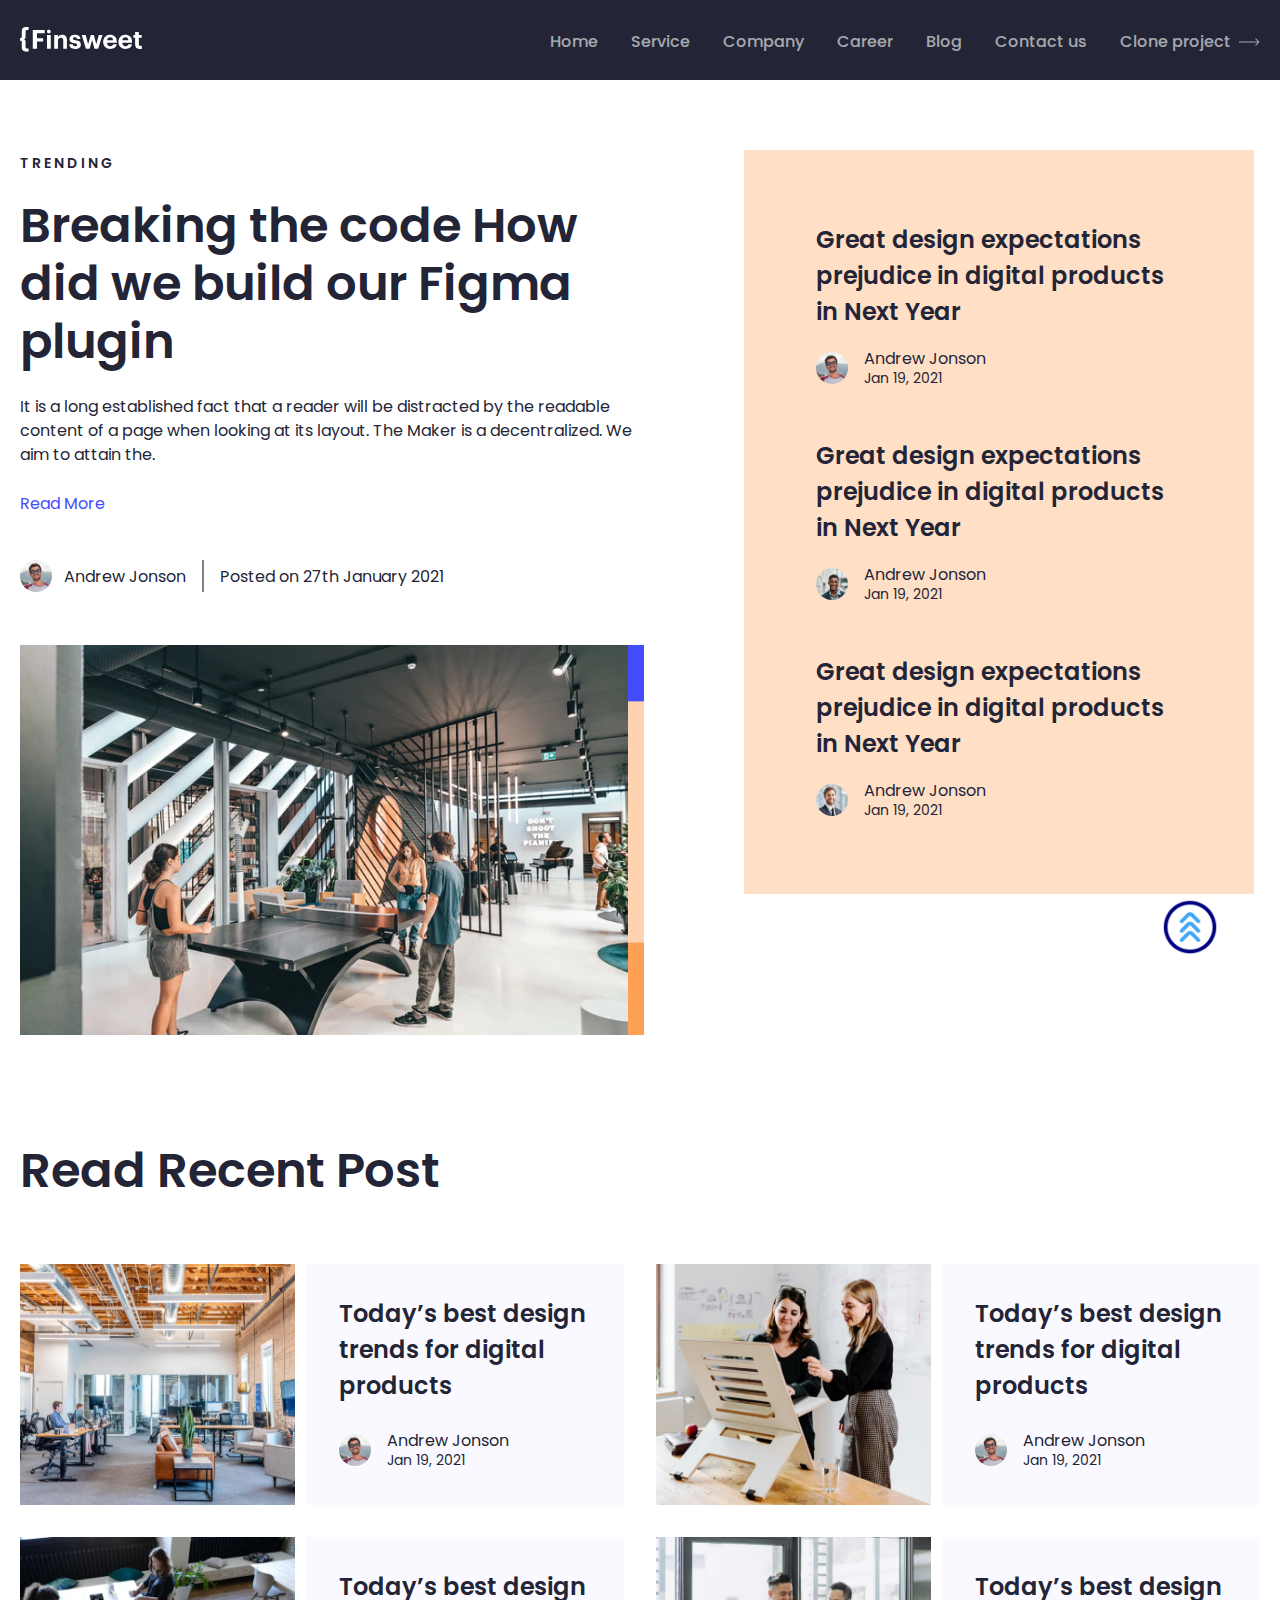
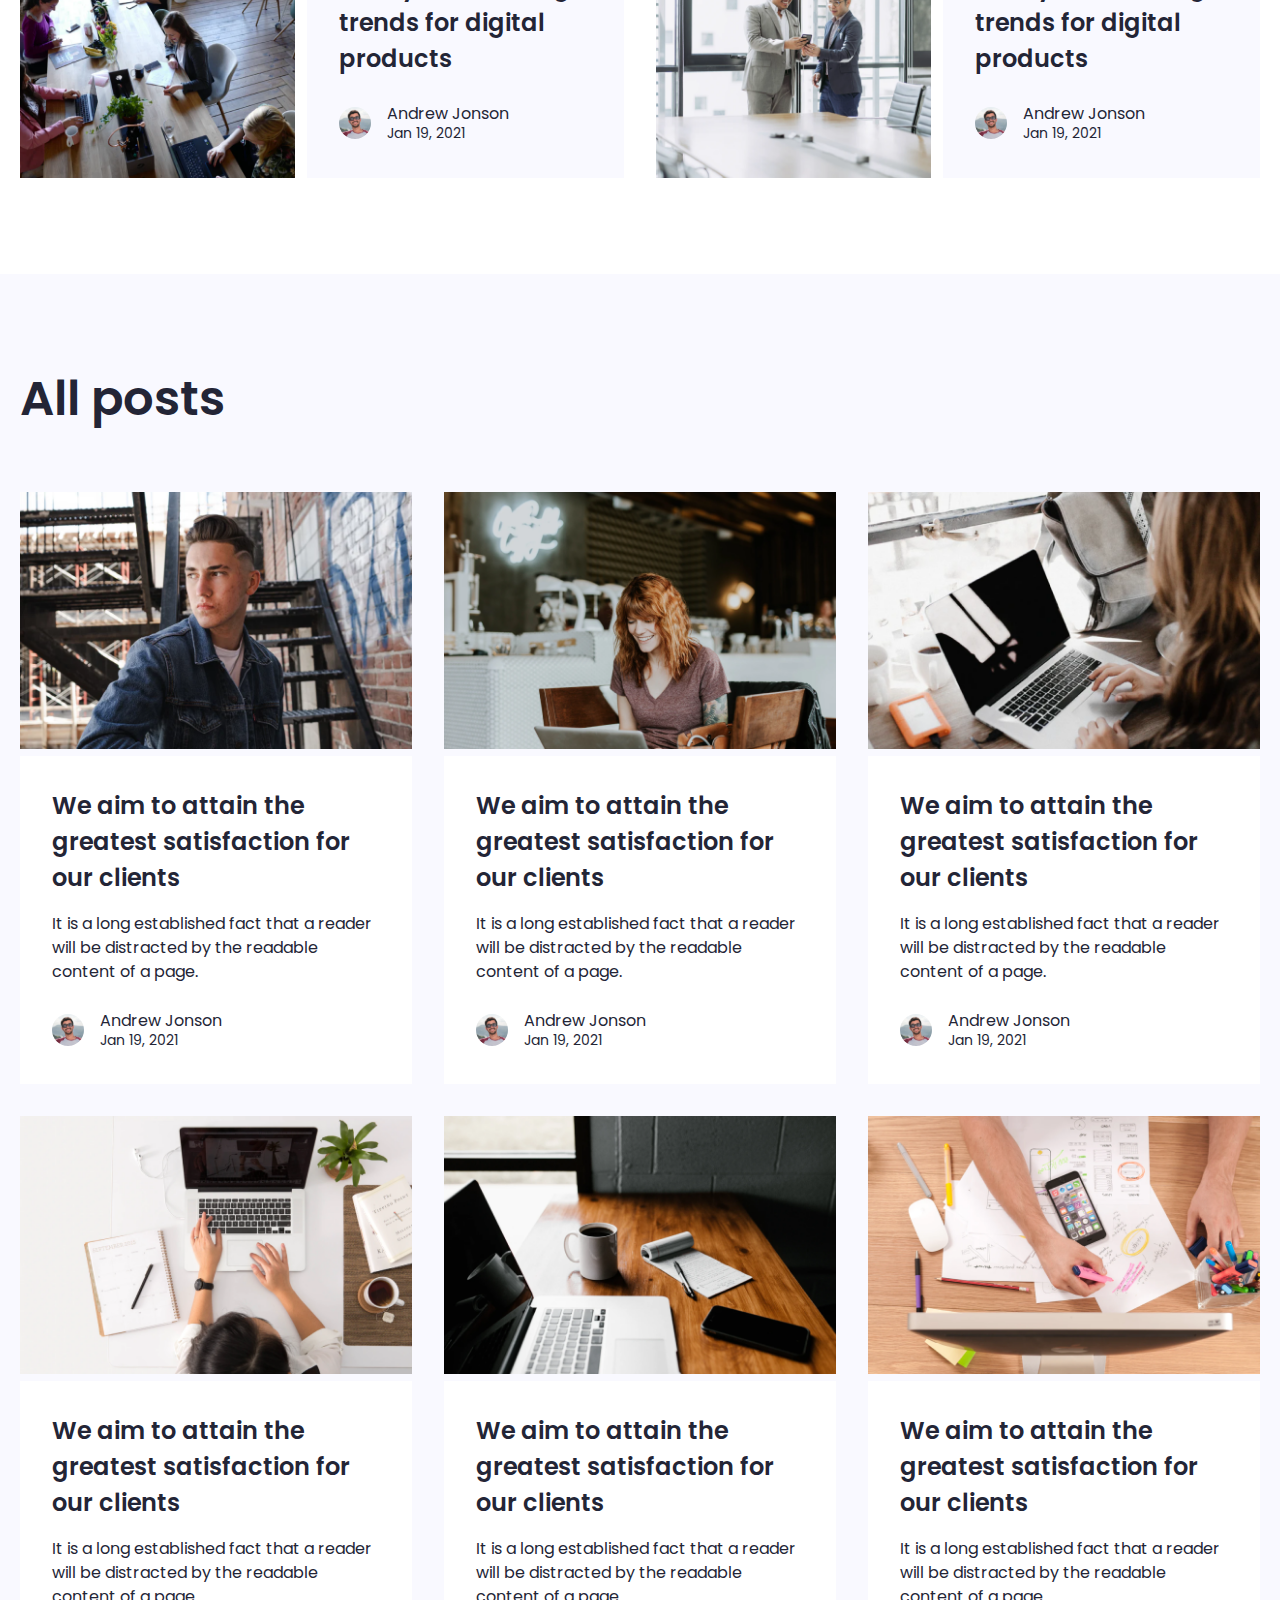
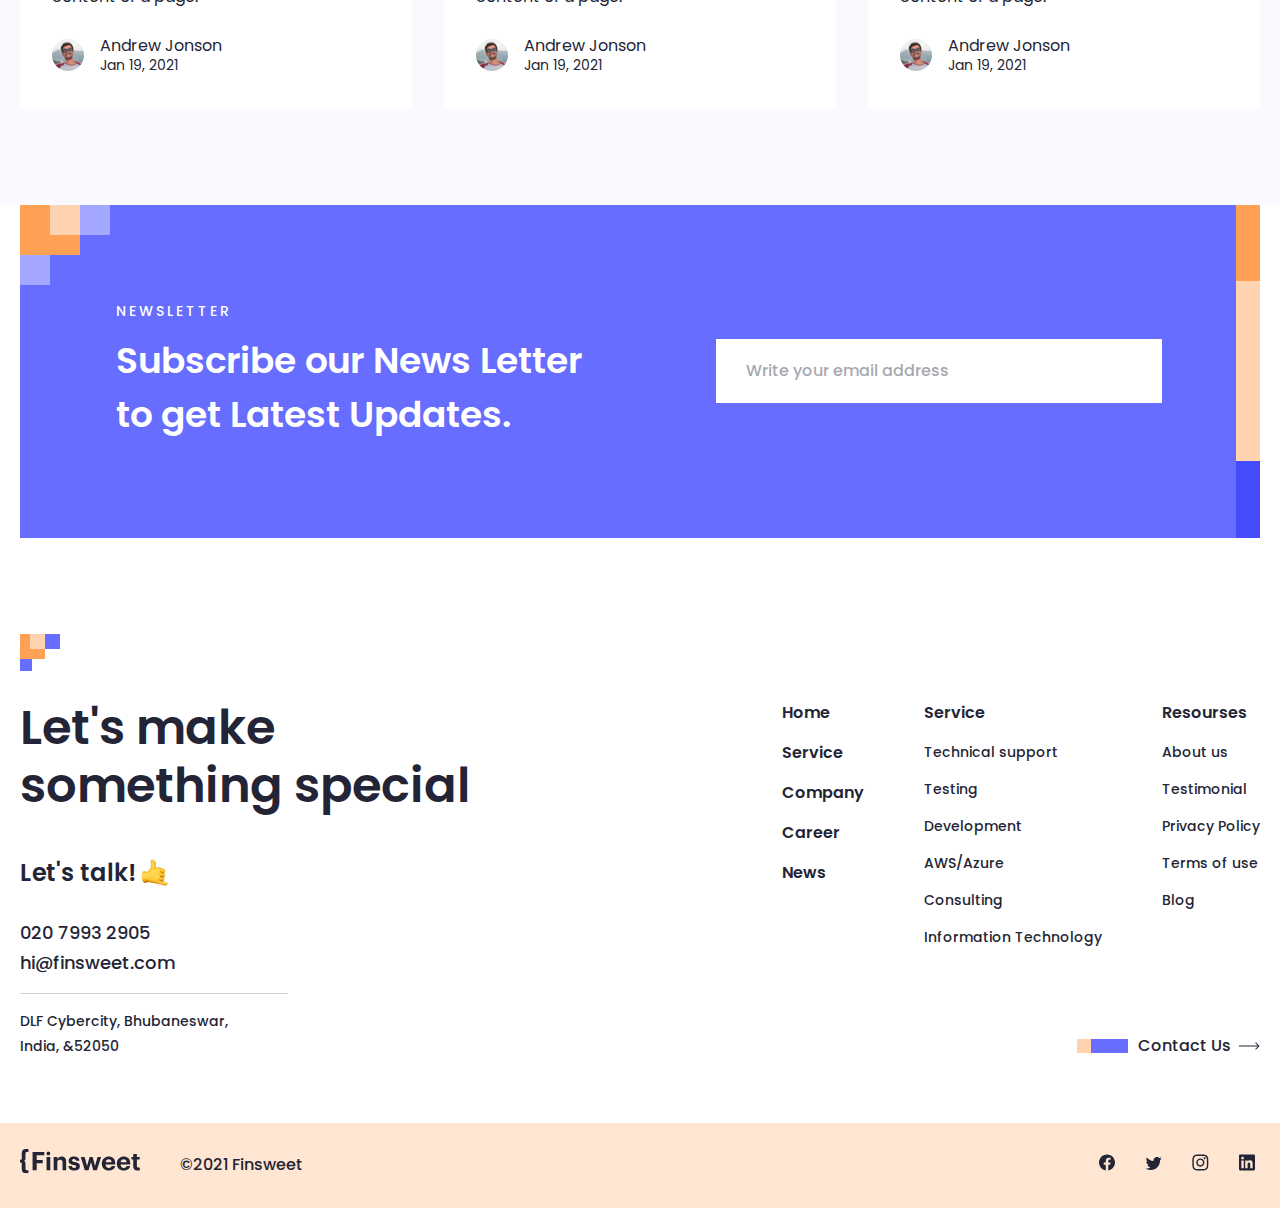
==== blog.html @ 0e24fed0 "testing" ====
<!DOCTYPE html>
<html lang="en">
<head>
    <meta charset="UTF-8">
    <meta http-equiv="X-UA-Compatible" content="IE=edge">
    <meta name="viewport" content="width=device-width, initial-scale=1.0">
    <link rel="stylesheet" href="https://cdnjs.cloudflare.com/ajax/libs/font-awesome/6.2.0/css/all.min.css" integrity="sha512-xh6O/CkQoPOWDdYTDqeRdPCVd1SpvCA9XXcUnZS2FmJNp1coAFzvtCN9BmamE+4aHK8yyUHUSCcJHgXloTyT2A==" crossorigin="anonymous" referrerpolicy="no-referrer" />
    <link rel="stylesheet" href="css/blog.min.css">
    <title>Blog</title>
</head>
<body>
    <!-- BACKTOP START -->
    <button id="backtop">
        <a href="#">
          <img width="60px" src="assets/icons/backtop.png" alt="backtop" />
        </a>
      </button>
      <!-- BACKTOP END -->
  
      <!-- HEADER START  -->
      <header id="navbar">
        <div class="container navbar__container">
          <button id="navbar-open">
            <img
              width="40px"
              src="assets/icons/navbar-open.svg"
              alt="navbar-open"
            />
          </button>
          <div class="nav__left">
            <a href="index.html">
              <img src="assets/icons/navbar-logo.svg" alt="brand logo" />
            </a>
          </div>
          <div class="nav__right">
            <ul class="menus" id="navbar-responsive">
              <li class="menus__item">
                <a href="index.html" class="menus__link">Home</a>
              </li>
              <li class="menus__item">
                <a href="service.html" class="menus__link">Service</a>
              </li>
              <li class="menus__item">
                <a href="company.html" class="menus__link">Company</a>
              </li>
              <li class="menus__item">
                <a href="career.html" class="menus__link">Career</a>
              </li>
              <li class="menus__item">
                <a href="blog.html" class="menus__link">Blog</a>
              </li>
              <li class="menus__item">
                <a href="contact.html" class="menus__link">Contact us</a>
              </li>
              <li class="clone">
                <a href="https://github.com/melibayev/Community-web-page.git"
                  >Clone project
                  <img src="assets/icons/navbar-arrow-right.svg" alt=""
                /></a>
              </li>
              <div class="search">
                <input type="search" placeholder="What do you need ?" />
                <button type="submit">Search</button>
              </div>
              <button id="navbar-close">
                <img
                  width="40px"
                  src="assets/icons/navbar-close.svg"
                  alt="navbar-open"
                />
              </button>
            </ul>
            <a
              class="clone__mobile"
              href="https://github.com/melibayev/Community-web-page.git"
              >Clone project
            </a>
          </div>
        </div>
      </header>
      <!-- HEADER START  -->
      
      <main>
        <section id="home">
            <div class="container">
                <div class="home">
                    <div class="home__left">
                        <span>
                            TREnding
                        </span>
                        <h2>
                            Breaking the code How did we build our Figma plugin 
                        </h2>
                        <p>
                            It is a long established fact that a reader will be distracted by the readable content of a page when looking at its layout. The Maker is a decentralized. We aim to attain the.
                        </p>
                        <a href="#">
                            Read More   <i class="fa-solid fa-arrow-right-long"></i>
                        </a>
                        <div class="home__left__person">
                            <div class="home__left__person__left">
                                <img src="assets/images/blog/Image.svg" alt="">
                                <p>Andrew Jonson</p>
                            </div>
                            <div class="home__left__person__right">
                                <p>Posted on 27th January 2021</p>
                            </div>
                        </div>
                        <div class="home__left__img">
                            <img src="assets/images/blog/Image.png" alt="">
                        </div>
                    </div>
                    <div class="home__right">
                        <div class="home__right__card">
                            <h4>Great design expectations prejudice in digital products in Next Year</h4>    
                            <div class="info">
                                <img src="assets/images/blog/Image.svg" alt="">
                                <div class="info__person">
                                    <p>Andrew Jonson</p>
                                    <span>Jan 19, 2021</span>
                                </div>
                            </div>
                        </div>
                        <div class="home__right__card">
                            <h4>Great design expectations prejudice in digital products in Next Year</h4>    
                            <div class="info">
                                <img src="assets/images/blog/Image (1).svg" alt="">
                                <div class="info__person">
                                    <p>Andrew Jonson</p>
                                    <span>Jan 19, 2021</span>
                                </div>
                            </div>
                        </div>
                        <div class="home__right__card">
                            <h4>Great design expectations prejudice in digital products in Next Year</h4>    
                            <div class="info">
                                <img src="assets/images/blog/Image (2).svg" alt="">
                                <div class="info__person">
                                    <p>Andrew Jonson</p>
                                    <span>Jan 19, 2021</span>
                                </div>
                            </div>
                        </div>
                    </div>
                </div>
            </div>
        </section>
        
        <section id="post">
            <div class="container">
                <div class="post__title">
                    <h2>Read Recent Post</h2>
                </div>
                <div class="post">
                    <div class="post__card">
                        <div class="post__card__img">
                            <img src="assets/images/blog/recent_posts/Image.png" alt="">
                        </div>
                        <div class="post__card__description">
                            <h4>Today’s best design trends for digital products</h4>
                            <div class="post__person">
                                <img src="assets/images/blog/Image.svg" alt="">
                                <div class="post__person__info">
                                    <p>Andrew Jonson</p>
                                    <span>Jan 19, 2021</span>
                                </div>
                            </div>
                        </div>
                    </div>
                    <div class="post__card">
                        <div class="post__card__img">
                            <img src="assets/images/blog/recent_posts/Image (1).png" alt="">
                        </div>
                        <div class="post__card__description">
                            <h4>Today’s best design trends for digital products</h4>
                            <div class="post__person">
                                <img src="assets/images/blog/Image.svg" alt="">
                                <div class="post__person__info">
                                    <p>Andrew Jonson</p>
                                    <span>Jan 19, 2021</span>
                                </div>
                            </div>
                        </div>
                    </div>
                    <div class="post__card">
                        <div class="post__card__img">
                            <img src="assets/images/blog/recent_posts/Image (2).png" alt="">
                        </div>
                        <div class="post__card__description">
                            <h4>Today’s best design trends for digital products</h4>
                            <div class="post__person">
                                <img src="assets/images/blog/Image.svg" alt="">
                                <div class="post__person__info">
                                    <p>Andrew Jonson</p>
                                    <span>Jan 19, 2021</span>
                                </div>
                            </div>
                        </div>
                    </div>
                    <div class="post__card">
                        <div class="post__card__img">
                            <img src="assets/images/blog/recent_posts/Image (3).png" alt="">
                        </div>
                        <div class="post__card__description">
                            <h4>Today’s best design trends for digital products</h4>
                            <div class="post__person">
                                <img src="assets/images/blog/Image.svg" alt="">
                                <div class="post__person__info">
                                    <p>Andrew Jonson</p>
                                    <span>Jan 19, 2021</span>
                                </div>
                            </div>
                        </div>
                    </div>
                </div>
            </div>
        </section>

        <section id="about">
            <div class="container">
                <div class="about__title">
                    <h2>All posts</h2>
                </div>
                <div class="about">
                    <div class="about__card">
                        <div class="about__card__img">
                            <img src="assets/images/blog/about/Image.png" alt="">
                        </div>
                        <div class="about__card__description">
                            <h4>
                                We aim to attain the greatest satisfaction for our clients 
                            </h4>
                            <p>It is a long established fact that a reader will be distracted by the readable content of a page.</p>
                            <div class="post__person">
                                <img src="assets/images/blog/Image.svg" alt="">
                                <div class="post__person__info">
                                    <p>Andrew Jonson</p>
                                    <span>Jan 19, 2021</span>
                                </div>
                            </div>
                        </div>
                    </div>
                    <div class="about__card">
                        <div class="about__card__img">
                            <img src="assets/images/blog/about/Image (1).png" alt="">
                        </div>
                        <div class="about__card__description">
                            <h4>
                                We aim to attain the greatest satisfaction for our clients 
                            </h4>
                            <p>It is a long established fact that a reader will be distracted by the readable content of a page.</p>
                            <div class="post__person">
                                <img src="assets/images/blog/Image.svg" alt="">
                                <div class="post__person__info">
                                    <p>Andrew Jonson</p>
                                    <span>Jan 19, 2021</span>
                                </div>
                            </div>
                        </div>
                    </div>
                    <div class="about__card">
                        <div class="about__card__img">
                            <img src="assets/images/blog/about/Image (2).png" alt="">
                        </div>
                        <div class="about__card__description">
                            <h4>
                                We aim to attain the greatest satisfaction for our clients 
                            </h4>
                            <p>It is a long established fact that a reader will be distracted by the readable content of a page.</p>
                            <div class="post__person">
                                <img src="assets/images/blog/Image.svg" alt="">
                                <div class="post__person__info">
                                    <p>Andrew Jonson</p>
                                    <span>Jan 19, 2021</span>
                                </div>
                            </div>
                        </div>
                    </div>
                    <div class="about__card">
                        <div class="about__card__img">
                            <img src="assets/images/blog/about/Image (3).png" alt="">
                        </div>
                        <div class="about__card__description">
                            <h4>
                                We aim to attain the greatest satisfaction for our clients 
                            </h4>
                            <p>It is a long established fact that a reader will be distracted by the readable content of a page.</p>
                            <div class="post__person">
                                <img src="assets/images/blog/Image.svg" alt="">
                                <div class="post__person__info">
                                    <p>Andrew Jonson</p>
                                    <span>Jan 19, 2021</span>
                                </div>
                            </div>
                        </div>
                    </div>
                    <div class="about__card">
                        <div class="about__card__img">
                            <img src="assets/images/blog/about/Image (4).png" alt="">
                        </div>
                        <div class="about__card__description">
                            <h4>
                                We aim to attain the greatest satisfaction for our clients 
                            </h4>
                            <p>It is a long established fact that a reader will be distracted by the readable content of a page.</p>
                            <div class="post__person">
                                <img src="assets/images/blog/Image.svg" alt="">
                                <div class="post__person__info">
                                    <p>Andrew Jonson</p>
                                    <span>Jan 19, 2021</span>
                                </div>
                            </div>
                        </div>
                    </div>
                    <div class="about__card">
                        <div class="about__card__img">
                            <img src="assets/images/blog/about/Image (5).png" alt="">
                        </div>
                        <div class="about__card__description">
                            <h4>
                                We aim to attain the greatest satisfaction for our clients 
                            </h4>
                            <p>It is a long established fact that a reader will be distracted by the readable content of a page.</p>
                            <div class="post__person">
                                <img src="assets/images/blog/Image.svg" alt="">
                                <div class="post__person__info">
                                    <p>Andrew Jonson</p>
                                    <span>Jan 19, 2021</span>
                                </div>
                            </div>
                        </div>
                    </div>
                </div>
            </div>
        </section>
      </main>

      <!-- FOOTER START  -->
      <footer>
        <div class="container">
          <section id="footer__subscribe">
            <div class="rec__shapes">
              <div class="rec1"></div>
              <div class="rec2"></div>
              <div class="rec3"></div>
              <div class="rec4"></div>
            </div>
            <div class="line__shapes">
              <div class="line1"></div>
              <div class="line2"></div>
              <div class="line3"></div>
            </div>
            <div class="content">
              <h5>NEWSLETTER</h5>
              <h2>Subscribe our News Letter to get Latest Updates.</h2>
            </div>
            <div class="input">
              <input type="email" placeholder="Write your email address" />
            </div>
          </section>
          <section id="footer__main">
            <div class="main__container">
              <div class="main__container__top">
                <div class="left">
                  <div class="heading">
                    <h2>Let's make something special</h2>
                    <h5>
                      Let's talk!
                      <img src="assets/icons/call-me-hand_iphone.png" alt="" />
                    </h5>
                  </div>
                  <div class="info">
                    <div class="c1">
                      <a href="tel:020 7993 2905">020 7993 2905</a>
                      <a href="mailto: hi@finsweet.com">hi@finsweet.com</a>
                    </div>
                    <div class="line"></div>
                    <div class="c2">
                      <a
                        href="address: DLF Cybercity, Bhubaneswar, India, &52050"
                        >DLF Cybercity, Bhubaneswar, <br />
                        India, &52050</a
                      >
                    </div>
                  </div>
                  <div class="rec">
                    <div class="rec1"></div>
                    <div class="rec2"></div>
                    <div class="rec3"></div>
                    <div class="rec4"></div>
                  </div>
                </div>
                <div class="right">
                  <div class="menus">
                    <ul>
                      <li><a class="pages" href="index.html">Home</a></li>
                      <li><a class="pages" href="service.html">Service</a></li>
                      <li><a class="pages" href="company.html">Company</a></li>
                      <li><a class="pages" href="career.html">Career</a></li>
                      <li><a class="pages" href="blog.html">News</a></li>
                    </ul>
                    <ul>
                      <h4>Service</h4>
                      <li><a href="blog-inner.html">Technical support</a></li>
                      <li><a href="service.html">Testing</a></li>
                      <li><a href="company.html">Development</a></li>
                      <li><a href="career-inner.html">AWS/Azure </a></li>
                      <li><a href="blog-inner.html">Consulting</a></li>
                      <li><a href="privacy.html">Information Technology</a></li>
                    </ul>
                    <ul>
                      <h4>Resourses</h4>
                      <li><a href="company.html">About us</a></li>
                      <li><a href="blog-inner.html">Testimonial</a></li>
                      <li><a href="privacy.html">Privacy Policy</a></li>
                      <li><a href="career-inner.html">Terms of use</a></li>
                      <li><a href="blog.html">Blog</a></li>
                    </ul>
                  </div>
                  <div class="contact">
                    <div class="shape">
                      <div class="sh1"></div>
                      <div class="sh2"></div>
                    </div>
                    <a href="contact.html"
                      >Contact Us <img src="assets/icons/arrow-right.svg" alt=""
                    /></a>
                  </div>
                </div>
              </div>
            </div>
          </section>
        </div>
        <div class="footer__bottom">
          <div class="container footer_bottom">
            <div class="left">
              <a href="index.html"
                ><img src="assets/icons/footer-logo.svg" alt="footer-logo"
              /></a>
              <p>©2021 Finsweet</p>
            </div>
            <div class="right">
              <a href="https://www.facebook.com"
                ><img src="assets/icons/facebook.svg" alt="facebook"
              /></a>
              <a href="https://www.twitter.com"
                ><img src="assets/icons/twitter.svg" alt="twitter"
              /></a>
              <a href="https://www.instagram.com"
                ><img src="assets/icons/instagram.svg" alt="instagram"
              /></a>
              <a href="https://www.linkedin.com"
                ><img src="assets/icons/linkedin.svg" alt="linkedin"
              /></a>
            </div>
          </div>
        </div>
      </footer>
      <!-- FOOTER END  -->
      <script src="js/main.js"></script>
</body>
</html>
---- css/blog.min.css ----
@import"https://fonts.googleapis.com/css2?family=Poppins:wght@300;400;500;600;700;800;900&display=swap";.container{max-width:1280px !important;padding:0 20px !important;margin:0 auto !important}html,body,div,span,applet,object,iframe,h1,h2,h3,h4,h5,h6,p,blockquote,pre,a,abbr,acronym,address,big,cite,code,del,dfn,em,img,ins,kbd,q,s,samp,small,strike,strong,sub,sup,tt,var,b,u,i,center,dl,dt,dd,ol,ul,li,fieldset,form,label,legend,table,caption,tbody,tfoot,thead,tr,th,td,article,aside,canvas,details,embed,figure,figcaption,footer,header,hgroup,menu,nav,output,ruby,section,summary,time,mark,audio,video{margin:0;padding:0;border:0;font-size:100%;font:inherit;vertical-align:baseline}*,*::before,*::after{margin:0;padding:0;box-sizing:border-box}html{scroll-behavior:smooth}body{font-family:"Poppins",sans-serif}#backtop{border:none;background-color:rgba(0,0,0,0);cursor:pointer;position:fixed;z-index:100;bottom:-60px;transition:.5s;right:60px;border-radius:50%}@media(max-width: 550px){#backtop{right:40px}#backtop img{width:50px}}h1,h2,h3,h4,h5,h6,a,p,span,i{color:#232536}.main__btn{max-width:220px;padding:20px 32px;position:relative;display:flex;align-items:center;gap:10px;font-weight:500;font-size:16px;line-height:24px;color:#fff;text-decoration:none;background-color:#444cfc;transition:.4s}.main__btn img{transition:.4s}.main__btn .rec1{width:18px;height:18px;position:absolute;top:0;left:0;background-color:#ffa155;transition:.4s;opacity:0}.main__btn .rec2{width:12px;height:12px;position:absolute;top:0;left:6px;background-color:#ffd3af;transition:.5s;opacity:0}.main__btn .rec3{width:12px;height:12px;position:absolute;top:0;left:18px;background-color:#666dff;transition:.6s;opacity:0}.main__btn .rec4{width:12px;height:12px;position:absolute;top:18px;left:0;background-color:#666dff;transition:.7s;opacity:0}.main__btn:hover{background-color:#000dff}.main__btn:hover img{transform:translateX(6px)}.main__btn:hover .rec1,.main__btn:hover .rec2,.main__btn:hover .rec3,.main__btn:hover .rec4{opacity:1}header{z-index:100;background-color:#232536;height:80px;width:100%;position:fixed;top:0;transition:.5s;z-index:1000}header .navbar__container{height:100%;display:flex;justify-content:space-between;align-items:center;z-index:1000}header .navbar__container #navbar-open{display:none}header .navbar__container .nav__left{display:flex;align-items:center;height:100%}header .navbar__container .nav__left a{padding:0;margin-top:5px}header .navbar__container .nav__right{height:100%}header .navbar__container .nav__right .menus{height:100%;display:flex;align-items:center;gap:33px;list-style:none}header .navbar__container .nav__right .menus__item,header .navbar__container .nav__right .menus .clone{height:100%;display:flex;align-items:center;border-top:3px solid #232536;transition:.3s}header .navbar__container .nav__right .menus__item:hover,header .navbar__container .nav__right .menus .clone:hover{border-top:3px solid #ffa155}header .navbar__container .nav__right .menus__item .menus__link,header .navbar__container .nav__right .menus__item a,header .navbar__container .nav__right .menus .clone .menus__link,header .navbar__container .nav__right .menus .clone a{text-decoration:none;font-weight:500;font-size:16px;line-height:24px;color:#fff;opacity:.6;transition:.3s}header .navbar__container .nav__right .menus__item a,header .navbar__container .nav__right .menus .clone a{display:flex;align-items:center}header .navbar__container .nav__right .menus__item a img,header .navbar__container .nav__right .menus .clone a img{margin-left:8px;transition:.3s}header .navbar__container .nav__right .menus__item:hover,header .navbar__container .nav__right .menus .clone:hover{cursor:pointer}header .navbar__container .nav__right .menus__item:hover .menus__link,header .navbar__container .nav__right .menus__item:hover a,header .navbar__container .nav__right .menus .clone:hover .menus__link,header .navbar__container .nav__right .menus .clone:hover a{width:100%;height:100%;opacity:1}header .navbar__container .nav__right .menus__item:hover .menus__link img,header .navbar__container .nav__right .menus__item:hover a img,header .navbar__container .nav__right .menus .clone:hover .menus__link img,header .navbar__container .nav__right .menus .clone:hover a img{transform:translateX(8px)}header .navbar__container .nav__right .menus .search{display:none}header .navbar__container .nav__right .menus #navbar-close{display:none}header .navbar__container .nav__right .clone__mobile{display:none}@media(max-width: 950px){header .navbar__container #navbar-open{cursor:pointer;display:flex;align-items:center;border:none;padding:0;margin:0;background-color:rgba(0,0,0,0)}header .navbar__container .nav__right{display:flex;align-items:center}header .navbar__container .nav__right .menus{transition:.7s ease-out;align-items:start;justify-content:space-between;flex-direction:column;gap:10px;background-color:#232536;height:45%;width:100vw;padding:20px;position:fixed;left:0;right:0;top:-45%}header .navbar__container .nav__right .menus__item{border:none;height:7%}header .navbar__container .nav__right .menus__item .menus__link{position:relative;height:100%;font-size:18px}header .navbar__container .nav__right .menus__item .menus__link::before{content:"";position:absolute;width:100%;height:2px;border-radius:4px;background-color:#444cfc;bottom:-4px;transform-origin:center;transform:scaleX(0);transition:transform .3s ease-in-out}header .navbar__container .nav__right .menus__item .menus__link:hover::before{transform-origin:center;transform:scaleX(1)}header .navbar__container .nav__right .menus__item:hover{border:none}header .navbar__container .nav__right .menus .clone{display:none}header .navbar__container .nav__right .menus .search{width:100%;display:flex}header .navbar__container .nav__right .menus .search input{width:90%;padding:8px 10px;outline:none;border:none;font-weight:500;font-size:16px;line-height:24px;color:#000;border-top-left-radius:7px;border-bottom-left-radius:7px}header .navbar__container .nav__right .menus .search input::-moz-placeholder{font-family:"Poppins",sans-serif;font-weight:500;font-size:16px;line-height:24px}header .navbar__container .nav__right .menus .search input:-ms-input-placeholder{font-family:"Poppins",sans-serif;font-weight:500;font-size:16px;line-height:24px}header .navbar__container .nav__right .menus .search input::placeholder{font-family:"Poppins",sans-serif;font-weight:500;font-size:16px;line-height:24px}header .navbar__container .nav__right .menus .search button{font-family:"Poppins",sans-serif;font-size:16px;font-weight:400;color:#fff;padding:8px 20px;border-top-right-radius:7px;border-bottom-right-radius:7px;border:none;cursor:pointer;background-color:#444cfc}header .navbar__container .nav__right .menus #navbar-close{cursor:pointer;display:block;padding:0;margin:0;border:none;background-color:rgba(0,0,0,0);position:fixed;right:20px}header .navbar__container .nav__right .clone__mobile{display:block;padding:5px 10px;background-color:#444cfc;border-radius:8px;font-weight:500;font-size:16px;line-height:24px;color:#fff;letter-spacing:.5px;text-decoration:none;display:flex;align-items:center;transition:.3s;gap:5px}header .navbar__container .nav__right .clone__mobile img{width:17px;transition:.3s}header .navbar__container .nav__right .clone__mobile:hover{background-color:#303aff}header .navbar__container .nav__right .clone__mobile:hover img{transform:translateX(5px)}}@media(max-width: 550px){header .navbar__container #navbar-open img{width:35px}header .navbar__container .nav__left a img{width:110px}header .navbar__container .nav__right .clone__mobile{font-size:12px;line-height:20px;padding:5px 8px}}@media(max-width: 550px){header{height:70px}}.navbar-shrink{height:65px !important}footer #footer__subscribe{margin-bottom:96px;padding:96px;background-color:#666dff;display:flex;align-items:center;justify-content:space-between;position:relative}footer #footer__subscribe .rec__shapes{position:absolute;top:0;left:0}footer #footer__subscribe .rec__shapes .rec1{width:60px;height:50px;background-color:#ffa155;position:absolute;top:0;left:0}footer #footer__subscribe .rec__shapes .rec2{width:30px;height:30px;background-color:#ffd3af;position:absolute;top:0;left:30px}footer #footer__subscribe .rec__shapes .rec3{width:30px;height:30px;background:rgba(255,255,255,.4);position:absolute;top:0;left:60px}footer #footer__subscribe .rec__shapes .rec4{width:30px;height:30px;position:absolute;top:50px;background:rgba(255,255,255,.4)}footer #footer__subscribe .line__shapes{position:absolute;right:0;top:0;height:100%;width:24px}footer #footer__subscribe .line__shapes .line1{width:100%;height:23%;background-color:#ffa155}footer #footer__subscribe .line__shapes .line2{width:100%;height:54%;background-color:#ffd3af}footer #footer__subscribe .line__shapes .line3{width:100%;height:23%;background-color:#444cfc}footer #footer__subscribe .content h5{font-weight:500;font-size:14px;line-height:20px;letter-spacing:3px;text-transform:uppercase;color:#fff}footer #footer__subscribe .content h2{font-weight:600;font-size:36px;line-height:54px;color:#fff;max-width:490px;margin-top:13px}footer #footer__subscribe .input input{padding:20px 30px;outline:none;border:2px solid #666dff;font-family:"Poppins",sans-serif;font-weight:500;font-size:16px;line-height:24px;color:#232536;width:450px}footer #footer__subscribe .input input::-moz-placeholder{font-family:"Poppins",sans-serif;font-weight:500;font-size:16px;line-height:24px;color:#232536;opacity:.4}footer #footer__subscribe .input input:-ms-input-placeholder{font-family:"Poppins",sans-serif;font-weight:500;font-size:16px;line-height:24px;color:#232536;opacity:.4}footer #footer__subscribe .input input::placeholder{font-family:"Poppins",sans-serif;font-weight:500;font-size:16px;line-height:24px;color:#232536;opacity:.4}footer #footer__subscribe .input input:focus{border:2px solid #ffa155}@media(max-width: 1200px){footer #footer__subscribe{gap:30px;padding:70px}footer #footer__subscribe .input input{padding:15px;width:380px}footer #footer__subscribe .content h5{font-size:10px}footer #footer__subscribe .content h2{font-size:30px;line-height:140%}}@media(max-width: 900px){footer #footer__subscribe{flex-direction:column;padding:50px}footer #footer__subscribe .rec__shapes .rec1{width:40px;height:40px}footer #footer__subscribe .rec__shapes .rec2{width:25px;height:25px;left:15px}footer #footer__subscribe .rec__shapes .rec3{width:25px;height:25px;left:40px}footer #footer__subscribe .rec__shapes .rec4{width:25px;height:25px;top:40px}footer #footer__subscribe .line__shapes{width:20px}footer #footer__subscribe .content{text-align:center;width:100%}footer #footer__subscribe .content h2{max-width:100%}footer #footer__subscribe .input{width:100%}footer #footer__subscribe .input input{width:100%}}@media(max-width: 600px){footer #footer__subscribe .content h2{font-size:25px;margin-top:10px}footer #footer__subscribe .input input{padding:10px;font-size:15px}footer #footer__subscribe .input input::-moz-placeholder{font-size:15px}footer #footer__subscribe .input input:-ms-input-placeholder{font-size:15px}footer #footer__subscribe .input input::placeholder{font-size:15px}}@media(max-width: 500px){footer #footer__subscribe{padding:30px}footer #footer__subscribe .line__shapes{display:none}footer #footer__subscribe .rec__shapes{display:none}}@media(max-width: 430px){footer #footer__subscribe .content h2{font-size:22px}footer #footer__subscribe .input input{font-size:14px;padding:7px}footer #footer__subscribe .input input::-moz-placeholder{font-size:14px}footer #footer__subscribe .input input:-ms-input-placeholder{font-size:14px}footer #footer__subscribe .input input::placeholder{font-size:14px}}footer #footer__main .main__container__top{padding:65px 0;display:flex;justify-content:space-between;position:relative}footer #footer__main .main__container__top .rec{position:absolute;top:0;left:0}footer #footer__main .main__container__top .rec .rec1{width:25px;height:25px;background-color:#ffa155;position:absolute;left:0;top:0}footer #footer__main .main__container__top .rec .rec2{width:15px;height:15px;background-color:#ffd3af;position:absolute;top:0;left:10px}footer #footer__main .main__container__top .rec .rec3{position:absolute;top:0;left:25px;width:15px;height:15px;background-color:#666dff}footer #footer__main .main__container__top .rec .rec4{position:absolute;top:25px;left:0;background-color:#666dff;width:12px;height:12px}footer #footer__main .main__container__top .left .heading h2{font-weight:600;font-size:48px;line-height:58px;color:#232536;max-width:460px}footer #footer__main .main__container__top .left .heading h5{margin-top:40px;font-weight:600;font-size:24px;line-height:36px;color:#232536;display:flex;align-items:center;gap:5px}footer #footer__main .main__container__top .left .heading h5 img{width:27px}footer #footer__main .main__container__top .left .info{margin-top:28px}footer #footer__main .main__container__top .left .info .c1{padding-bottom:14px}footer #footer__main .main__container__top .left .info .c1 a{display:block;margin:2px 0;font-weight:500;font-size:18px;line-height:28px;color:#232536;text-decoration:none}footer #footer__main .main__container__top .left .info .c1 a:hover{text-decoration:underline}footer #footer__main .main__container__top .left .info .line{height:1px;max-width:268px;background-color:rgba(0,0,0,.178)}footer #footer__main .main__container__top .left .info .c2{padding-top:14px}footer #footer__main .main__container__top .left .info .c2 a{font-weight:500;font-size:14px;line-height:20px;color:#232536;text-decoration:none}footer #footer__main .main__container__top .left .info .c2 a:hover{text-decoration:underline}footer #footer__main .main__container__top .right{display:flex;flex-direction:column;justify-content:space-between}footer #footer__main .main__container__top .right .menus{display:flex;gap:60px}footer #footer__main .main__container__top .right .menus ul{list-style-type:none;display:flex;flex-direction:column;gap:12px}footer #footer__main .main__container__top .right .menus ul h4,footer #footer__main .main__container__top .right .menus ul .pages{font-family:"Poppins";font-style:normal;font-weight:600;font-size:16px;line-height:28px;color:#232536;text-decoration:none}footer #footer__main .main__container__top .right .menus ul .pages:hover{text-decoration:underline}footer #footer__main .main__container__top .right .menus ul a{font-weight:500;font-size:14px;line-height:20px;color:#232536;text-decoration:none}footer #footer__main .main__container__top .right .menus ul a:hover{text-decoration:underline}footer #footer__main .main__container__top .right .contact{display:flex;align-items:center;gap:10px;justify-content:end}footer #footer__main .main__container__top .right .contact .shape{display:flex}footer #footer__main .main__container__top .right .contact .shape .sh1{width:14px;height:14px;background-color:#ffd3af}footer #footer__main .main__container__top .right .contact .shape .sh2{width:37px;height:14px;background-color:#666dff}footer #footer__main .main__container__top .right .contact a{font-weight:500;font-size:16px;line-height:24px;color:#232536;text-decoration:none;display:flex;align-items:center}footer #footer__main .main__container__top .right .contact a img{margin-left:8px;transition:.3s}footer #footer__main .main__container__top .right .contact a:hover img{transform:translateX(8px)}@media(max-width: 1050px){footer #footer__main .main__container__top .left .heading h2{font-size:35px;line-height:140%;max-width:330px}}@media(max-width: 900px){footer #footer__main .main__container__top{flex-direction:column;gap:50px}footer #footer__main .main__container__top .left{width:100%}footer #footer__main .main__container__top .left .heading{text-align:center}footer #footer__main .main__container__top .left .heading h2{max-width:100%}footer #footer__main .main__container__top .left .heading h5{margin-top:20px;justify-content:center}footer #footer__main .main__container__top .left .info{display:flex;justify-content:center;flex-wrap:wrap;gap:10px}footer #footer__main .main__container__top .left .info .c1{padding:0}footer #footer__main .main__container__top .left .info .c1 a{display:inline;margin:0 5px}footer #footer__main .main__container__top .left .info .c2{padding:0}footer #footer__main .main__container__top .left .info .c2 a{font-weight:500;font-size:18px;line-height:28px;color:#232536}footer #footer__main .main__container__top .left .info .c2 a br{display:none}footer #footer__main .main__container__top .right{gap:40px}footer #footer__main .main__container__top .right .menus{justify-content:space-evenly}footer #footer__main .main__container__top .right .menus ul{text-align:center}footer #footer__main .main__container__top .right .contact{justify-content:center}}@media(max-width: 600px){footer #footer__main .main__container__top .left .heading h2{font-size:30px;line-height:100%}footer #footer__main .main__container__top .left .info a{font-size:16px !important}footer #footer__main .main__container__top .left .info .c2{display:flex;justify-content:center}footer #footer__main .main__container__top .left .info .c2 a{text-align:center}footer #footer__main .main__container__top .right .menus{flex-direction:column-reverse;gap:30px}footer #footer__main .main__container__top .right .menus ul h4,footer #footer__main .main__container__top .right .menus ul .pages{font-size:18px}footer #footer__main .main__container__top .right .menus ul a{font-size:16px}}@media(max-width: 450px){footer #footer__main .main__container__top{padding:30px 0}footer #footer__main .main__container__top .rec{display:none}}footer .footer__bottom{padding:25px 0;background-color:#ffe6d2}footer .footer__bottom .footer_bottom{display:flex;justify-content:space-between}footer .footer__bottom .footer_bottom .left{display:flex;align-items:center;gap:40px}footer .footer__bottom .footer_bottom .left p{font-weight:500;font-size:16px;line-height:24px;color:#232536}footer .footer__bottom .footer_bottom .right{display:flex;align-items:center;gap:20px}footer .footer__bottom .footer_bottom .right a{transition:.3s;padding:5px}footer .footer__bottom .footer_bottom .right a:hover{transform:translateY(-10px)}@media(max-width: 600px){footer .footer__bottom .footer_bottom{flex-direction:column;align-items:center;gap:20px}}#home{padding-top:150px;padding-bottom:50px}.home{display:flex;align-items:flex-start;gap:100px}.home__left span{margin-bottom:24px;display:inline-block;font-style:normal;font-size:14px;font-weight:600;line-height:20px;letter-spacing:3px;text-transform:uppercase}.home__left h2{margin-bottom:24px;max-width:624px;font-size:48px;font-weight:600;line-height:58px}.home__left>p{margin-bottom:24px;max-width:624px;font-size:16px;font-weight:400;line-height:24px}.home__left a{text-decoration:none;color:#444cfc}.home__left a i{margin-left:6px;transition:.5s}.home__left a:hover i{transform:translateX(8px)}.home__left__person{margin-top:44px;margin-bottom:53px;display:flex;align-items:center;gap:16px}.home__left__person__left{padding-right:16px;display:flex;align-items:center;gap:12px;border-right:2px solid gray}.home__right{display:flex;align-items:center;justify-content:center;flex-direction:column;gap:48px;background-color:#ffdfc6;padding:72px}.home__right__card h4{margin-bottom:16px;max-width:366px;font-size:24px;font-weight:600;line-height:36px}.home__right__card .info{display:flex;gap:16px}.home__right__card .info__person p{font-size:16px;margin-bottom:-6px}.home__right__card .info__person span{display:inline-block;font-size:14px}#post{padding-top:50px;padding-bottom:96px}.post__title h2,.about__title h2{margin-bottom:64px;font-size:48px;font-weight:600;line-height:58px}.post{display:grid;grid-template-columns:1fr 1fr;gap:32px}.post__card{display:flex;gap:12px}.post__card__img img{width:100%;height:100%}.post__card__description{padding:32px;background-color:#f9f9ff}.post__card__description h4{margin-bottom:24px;max-width:264px;font-size:24px;font-weight:600;line-height:36px}.post__card__description .post__person{display:flex;gap:16px}.post__card__description .post__person__info p{font-size:16px;margin-bottom:-6px}.post__card__description .post__person__info span{display:inline-block;font-size:14px}#about{padding-top:96px;padding-bottom:96px;background-color:#f9f9ff}.about{display:grid;grid-template-columns:1fr 1fr 1fr;gap:32px}.about__card{overflow:hidden;cursor:pointer}.about__card:hover .about__card__img img{transform:scale(1.05)}.about__card__img img{width:100%;height:100%;transition:.5s}.about__card__description{padding:32px;background-color:#fff}.about__card__description h4{margin-bottom:16px;font-size:24px;font-weight:600;line-height:36px}.about__card__description>p{margin-bottom:24px;font-size:16px;font-weight:400;line-height:24px}.about__card__description .post__person{display:flex;gap:16px}.about__card__description .post__person__info p{font-size:16px;margin-bottom:-6px}.about__card__description .post__person__info span{display:inline-block;font-size:14px}@media(max-width: 1100px){.home{flex-direction:column}.home__left h2,.home__left p{max-width:100%}.home__left__img img{width:100%}.home__right{flex-direction:row}.post{grid-template-columns:1fr;align-items:center;justify-content:center}.post__card{align-items:center;justify-content:center}.post__card__description h4{max-width:100%}.about{grid-template-columns:1fr 1fr}}@media(max-width: 800px){.home__right{width:100%;flex-direction:column}.home__right__card h4{max-width:100%}.post{gap:12px}.post__card{gap:12px}.post__card__description{padding-left:0;padding-right:0}.post__card__description h4{margin-bottom:12px;font-size:20px;line-height:32px;max-width:100%}}@media(max-width: 700px){.about__card__description{padding:24px}.about__card__description h4{font-size:16px;line-height:24px}.about__card__description p{font-size:12px;line-height:16px}}@media(max-width: 500px){#home{padding-top:110px}.home{gap:40px}.home__left span{margin-bottom:12px}.home__left h2{margin-bottom:12px;font-size:32px;line-height:44px}.home__left p{font-size:14px}.home__right{padding:40px}.home__right__card h4{font-size:20px;line-height:30px}#post{padding-top:20px;padding-bottom:40px}.post__title h2{font-size:32px;margin-bottom:32px}.post{gap:32px}.post__card__description{padding-top:10px;padding-bottom:10px}.post__card__description h4{margin-bottom:12px;font-size:16px;line-height:24px;max-width:100%}.post__card__description .post__person{display:none}#about{padding-top:30px;padding-bottom:30px}.about__title h2{font-size:32px;margin-bottom:24px}.about{grid-template-columns:1fr}}
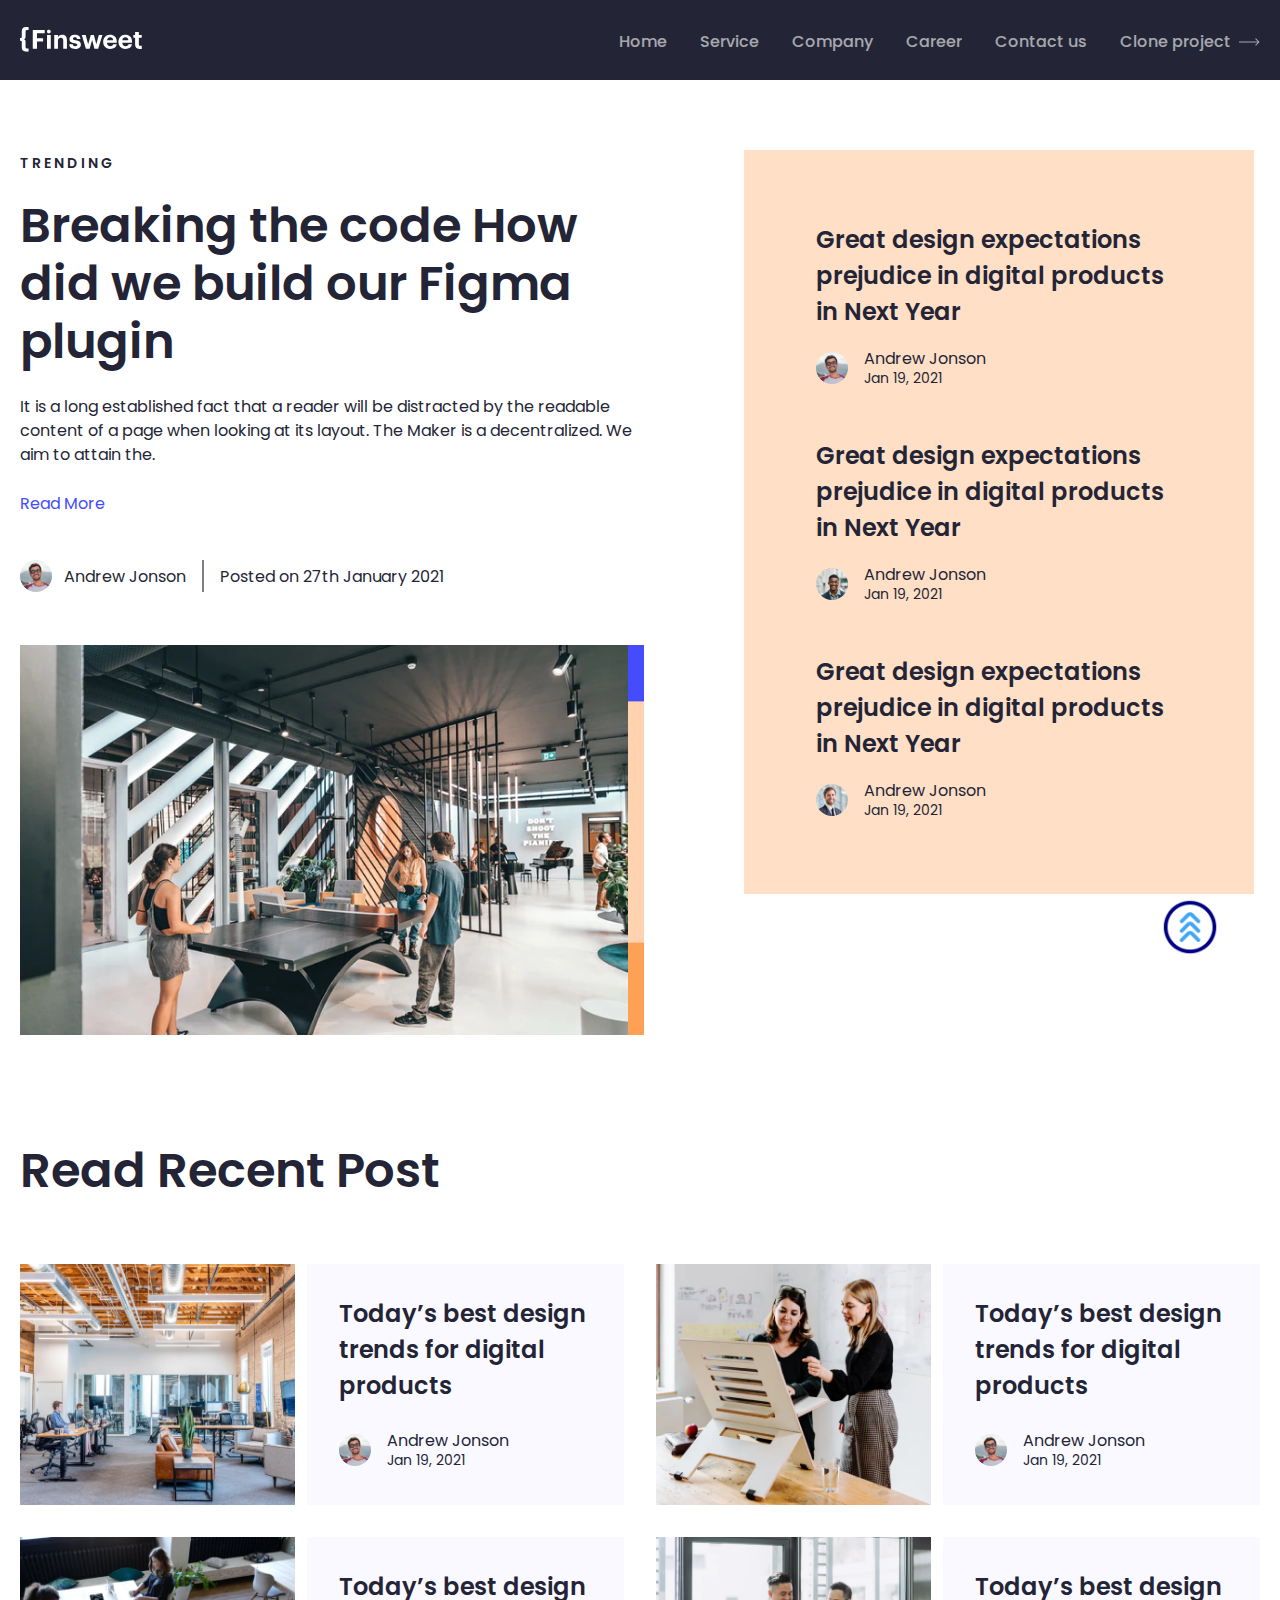
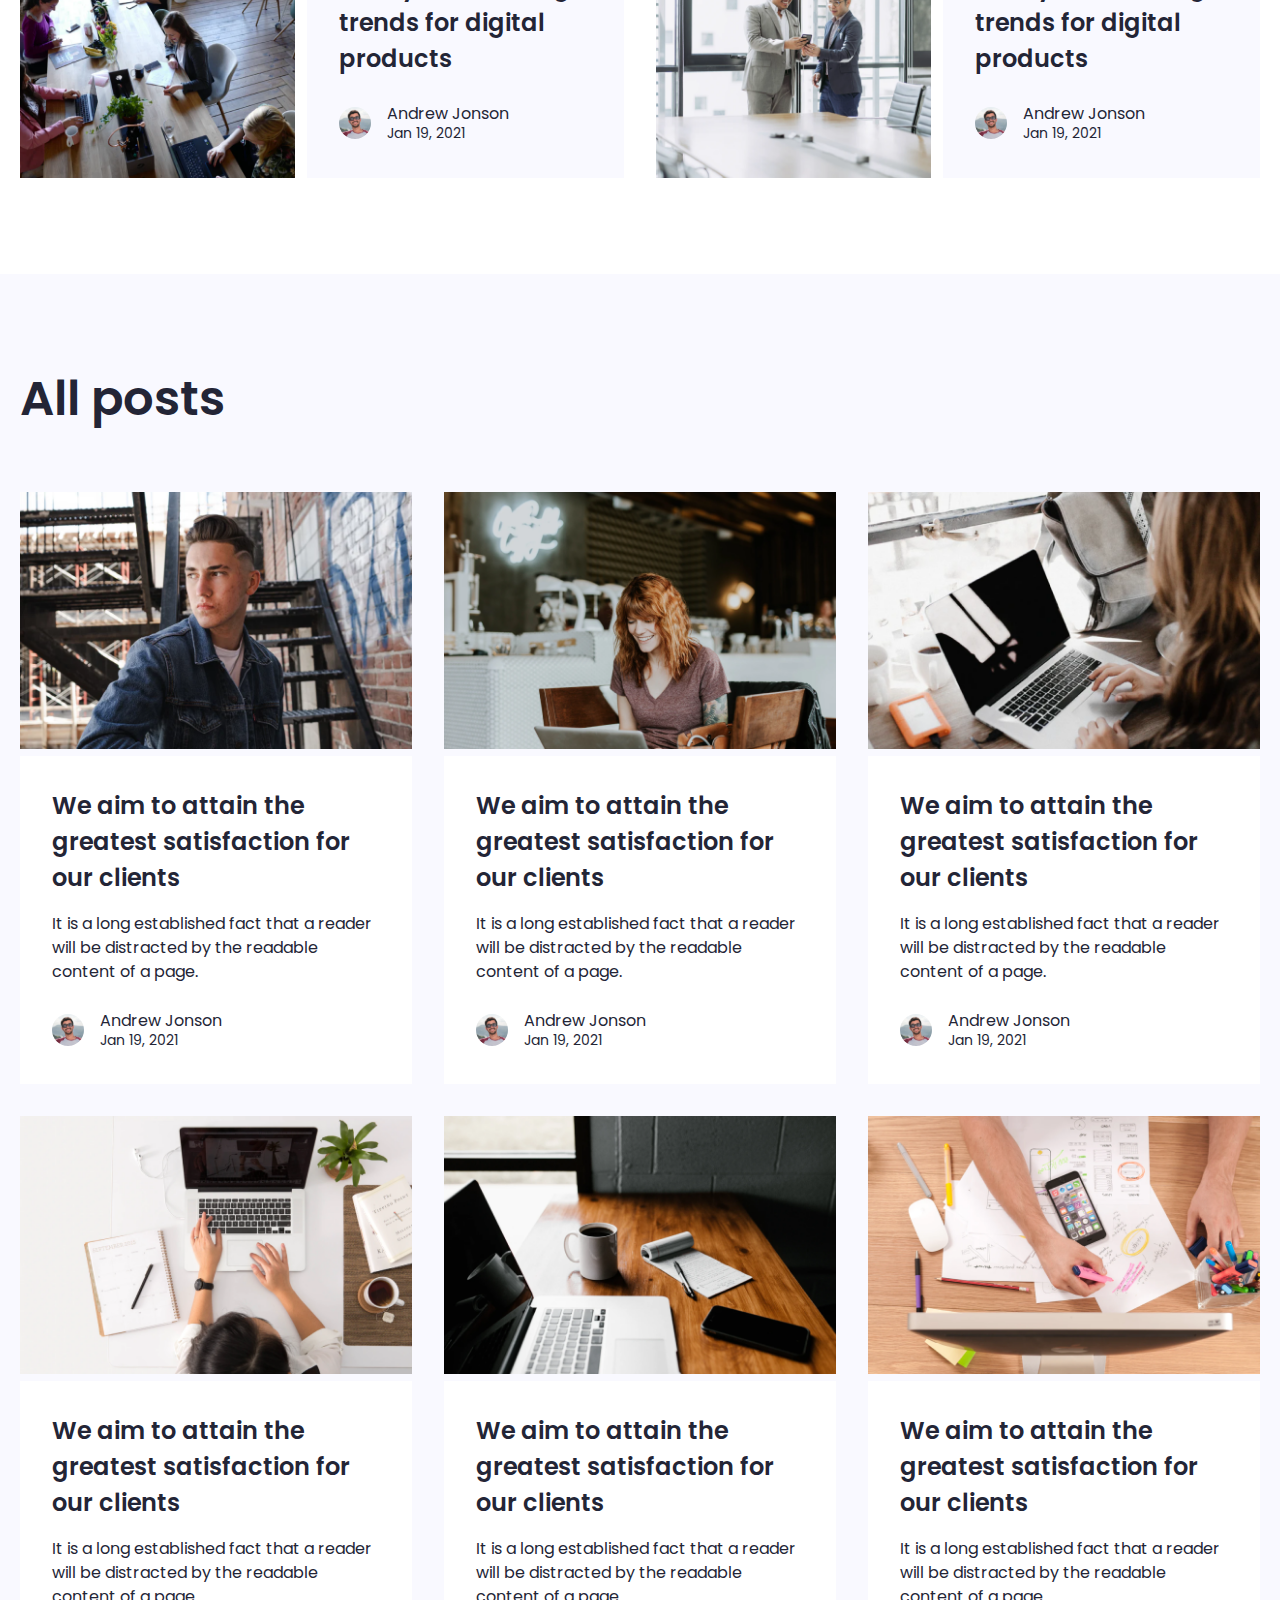
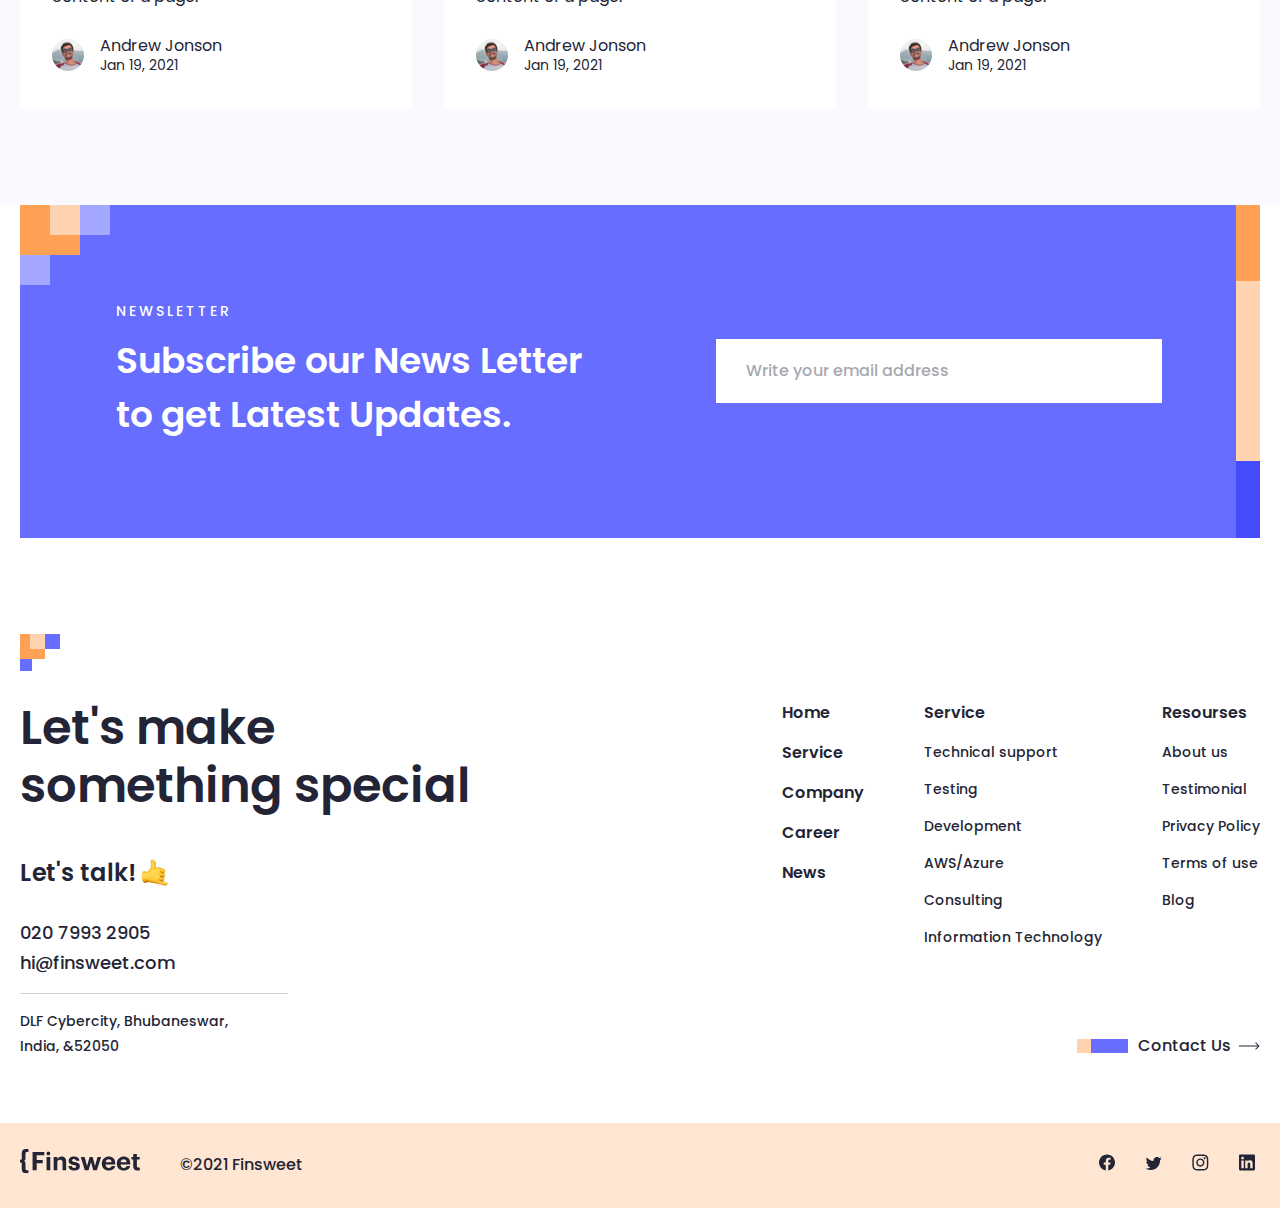
==== commit 7de210df: "bugs are fixed" ====
--- a/blog.html
+++ b/blog.html
@@ -47,10 +47,7 @@
                 <a href="career.html" class="menus__link">Career</a>
               </li>
               <li class="menus__item">
-                <a href="blog.html" class="menus__link">Blog</a>
-              </li>
-              <li class="menus__item">
-                <a href="contact.html" class="menus__link">Contact us</a>
+                <a href="career-inner.html" class="menus__link">Contact us</a>
               </li>
               <li class="clone">
                 <a href="https://github.com/melibayev/Community-web-page.git"
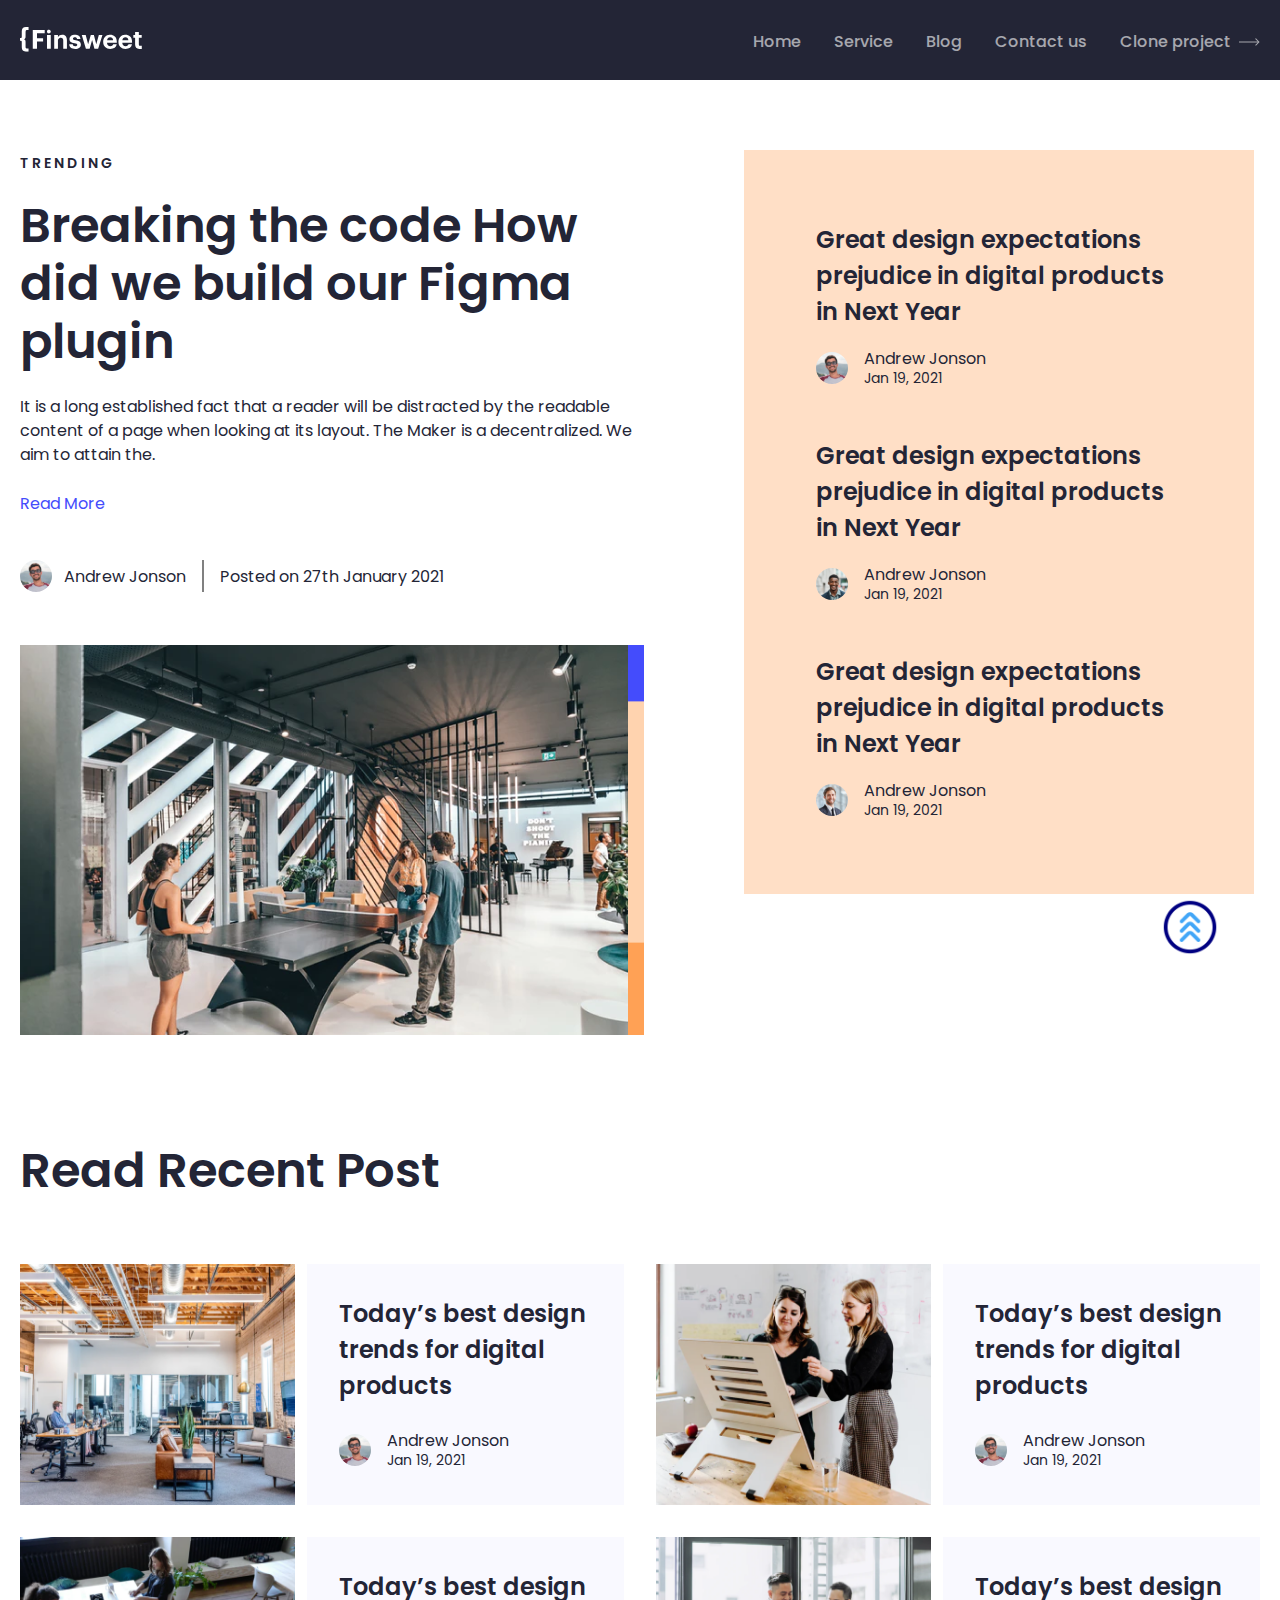
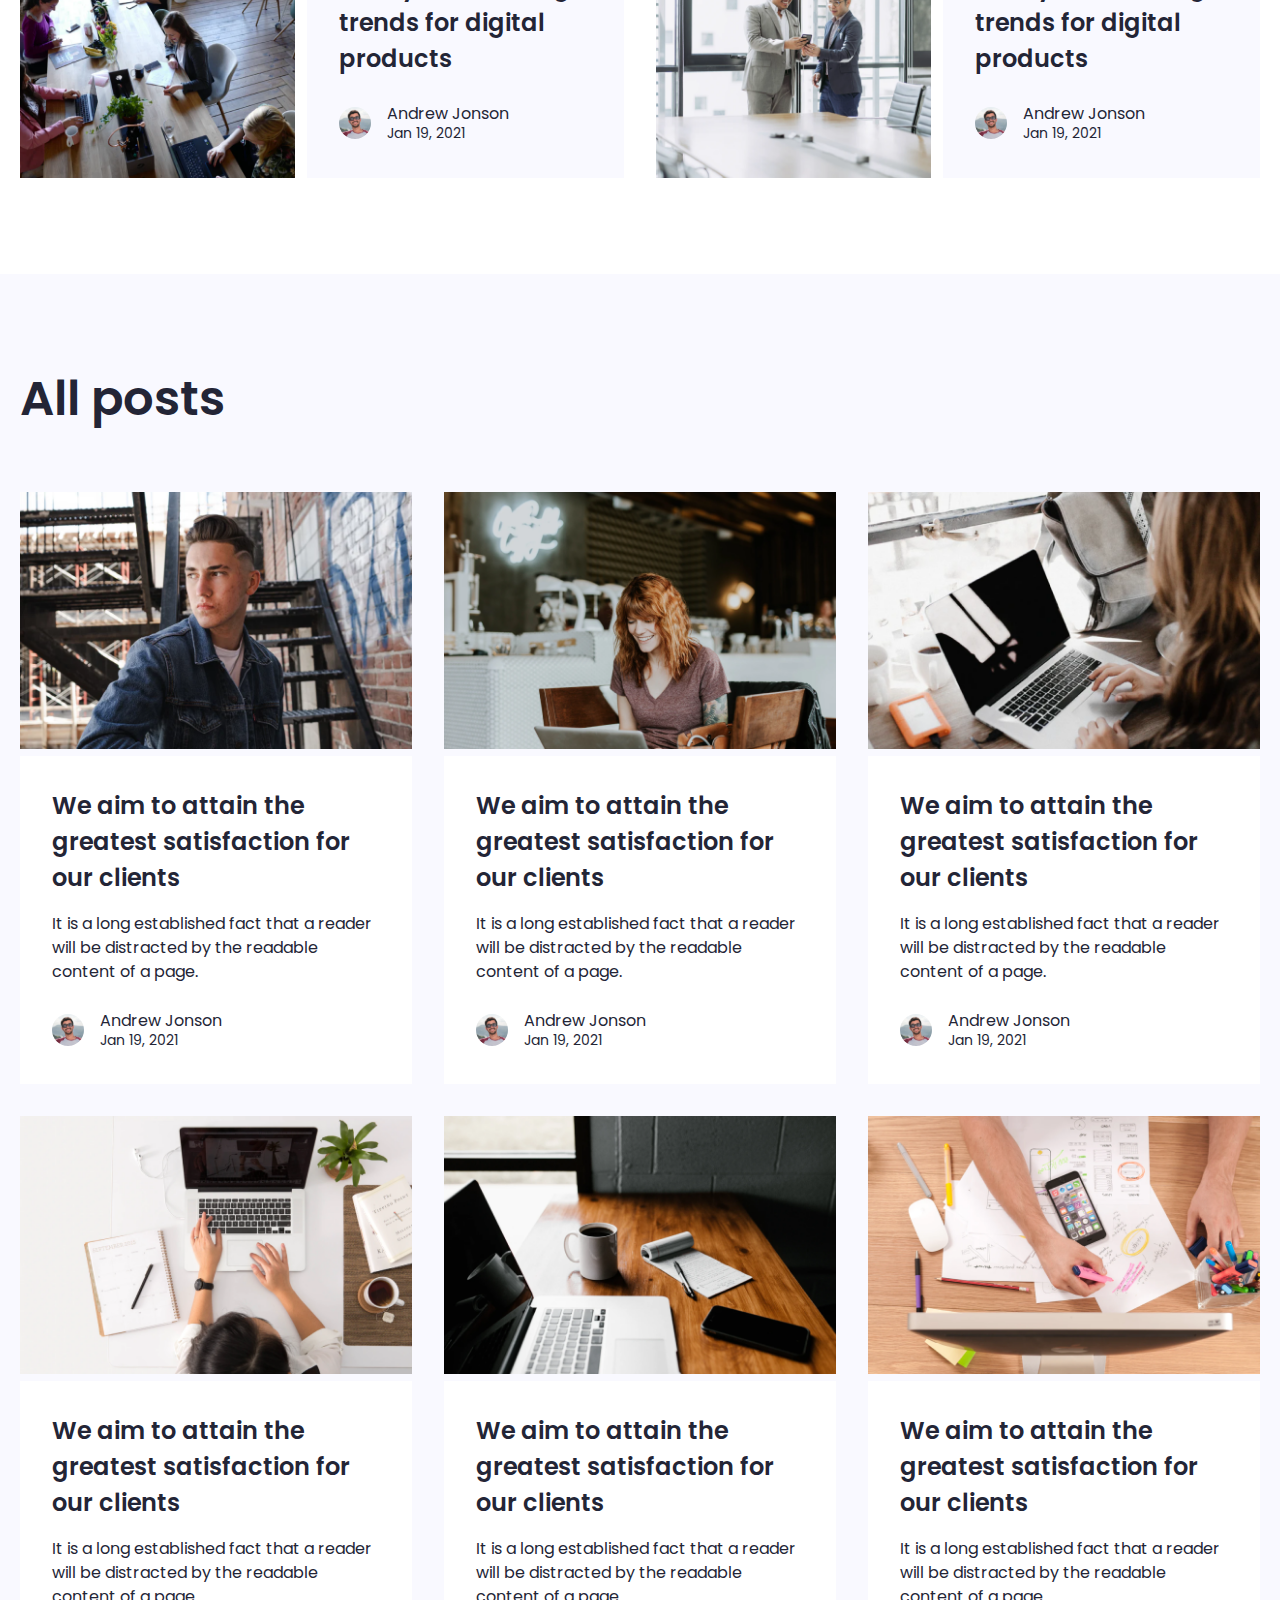
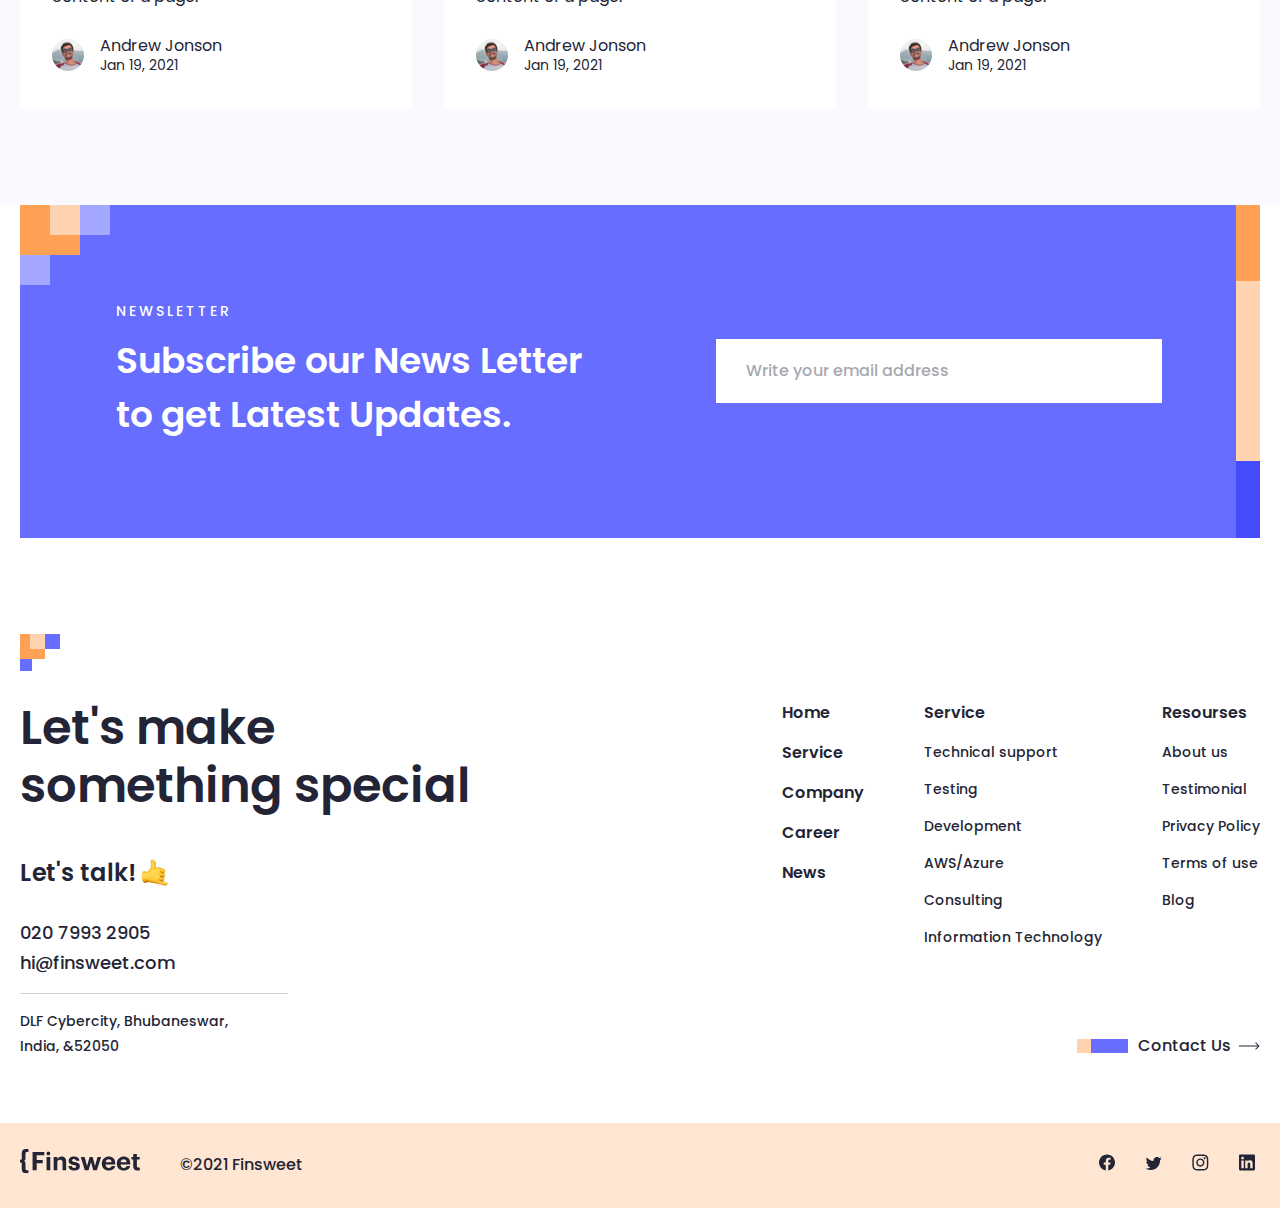
==== commit c5d955b2: "bugs are fixed" ====
--- a/blog.html
+++ b/blog.html
@@ -41,10 +41,7 @@
                 <a href="service.html" class="menus__link">Service</a>
               </li>
               <li class="menus__item">
-                <a href="company.html" class="menus__link">Company</a>
-              </li>
-              <li class="menus__item">
-                <a href="career.html" class="menus__link">Career</a>
+                <a href="blog.html" class="menus__link">Blog</a>
               </li>
               <li class="menus__item">
                 <a href="career-inner.html" class="menus__link">Contact us</a>
